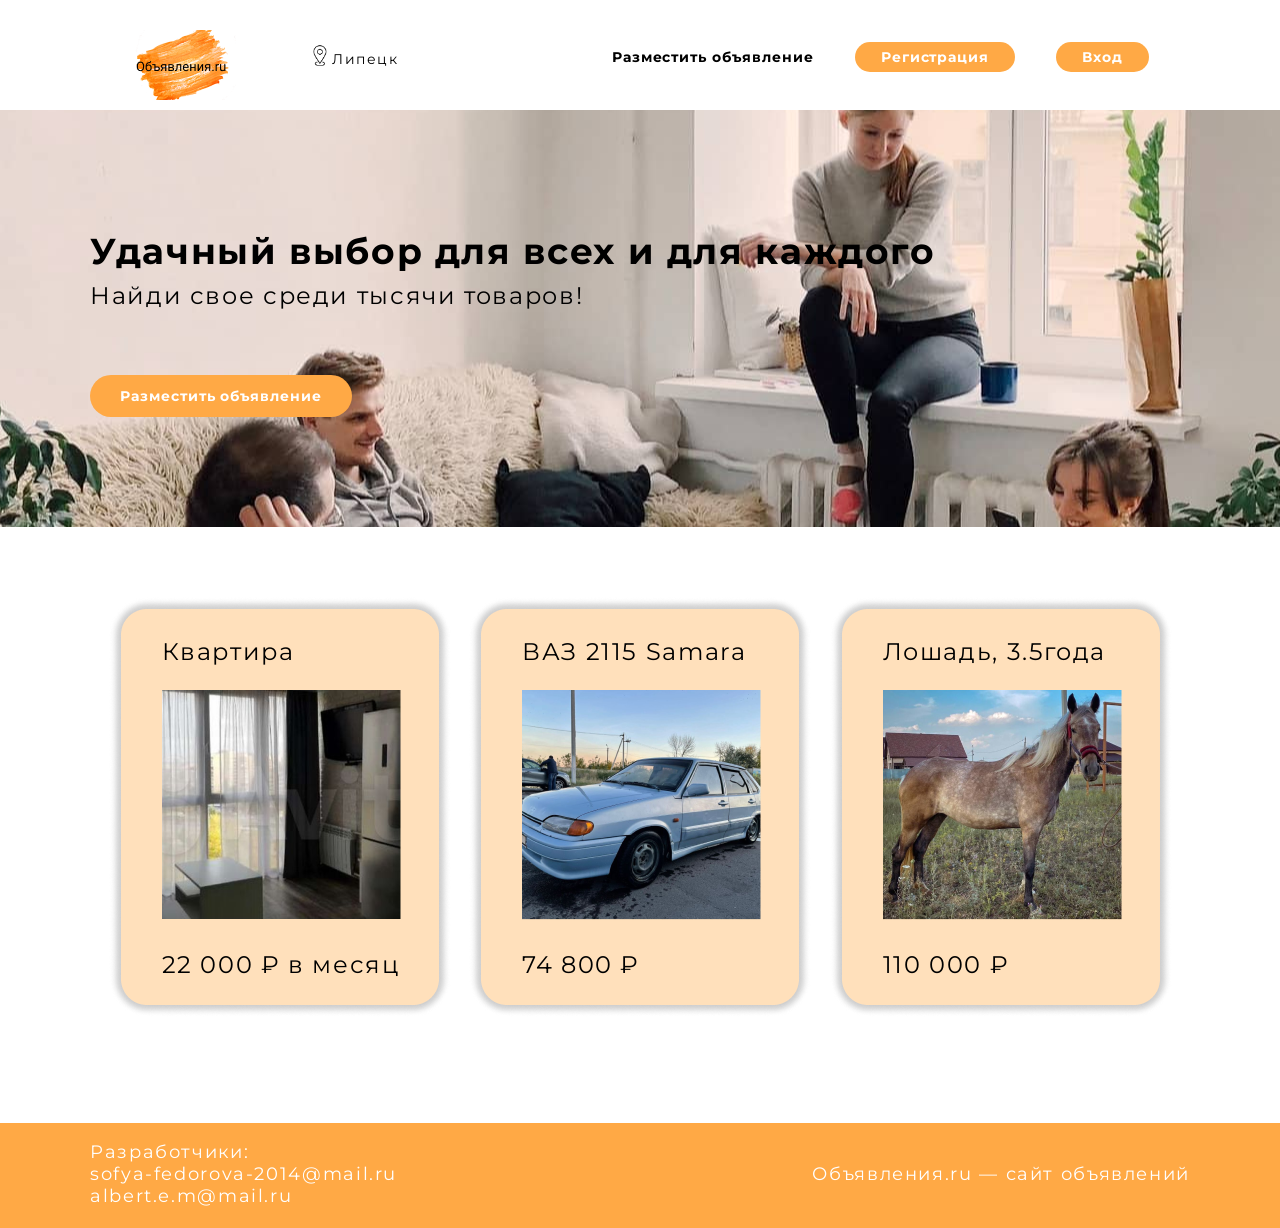
==== index.html @ 14cee9db "Add files via upload" ====
<!DOCTYPE html>
<html lang="en">
<head>
	<meta charset="UTF-8">
	<meta name="viewport" content="width=device-width, initial-scale=1.0">
	<title>Объявления</title>
	<meta name="viewport" content="width=device-width, initial-scale=1, shrink-to-fit=no">
	<link href="https://fonts.googleapis.com/css2?family=Montserrat&display=swap" rel="stylesheet">
	<link href="https://fonts.googleapis.com/css2?family=Montserrat:wght@600&display=swap" rel="stylesheet">
	<link rel="stylesheet" href="css/main.css">

</head>
<body>	
	<header id = "header" class = "header">
		<div class = "container">

			<div class="nav">
				
					<img src="img/logo.png" class = "logo">
					<img src="img/loc.png" class = "loc">
					<p class = "city">Липецк </p>
				
					<ul class = "menu">
						
						<li><a href="index2.html">
								Разместить объявление
							</a>
						</li>		
						<li>
							<a href="#zatemnenie2" class = "colorenter"><button type="button">Регистрация</button></a>
						</li>	
						<li>
							<a href="#zatemnenie" class = "colorenter"><button type="button">Вход</button></a>
						</li>				
					</ul>
				
					<button class="menu-open">
              <img src="img/menu.svg">
          </button>
			 </div>
		</div>		
	</header>

	<section id="about" class="about">
		<div class = "container">		
			<h1>Удачный выбор для всех и для каждого</h1>	
			<p class="p1">Найди свое среди тысячи товаров!</p>
			<a href="index2.html"><button type="button" class = "mainbut">
								Разместить объявление
							</button></a>
		</div>
			
	</section>
	<section>
		<div class = "container">
			<div class = "cards">
				<a href="index1.html">
				<div class ="card">				
					<div class = "inside"> 					
						<p>Квартира</p>
						<img src="img/flat.png" class="img">
						<p>22 000 ₽ в месяц</p>
					</div>	
					<img src="img/card.png" class ="imgcard">
				</div>
			</a>
				<a href="index1.html">
				<div class ="card">				
					<div class = "inside"> 					
						<p>ВАЗ 2115 Samara</p>
						<img src="img/car.png" class="img">
						<p>74 800 ₽</p>
					</div>	
					<img src="img/card.png" class ="imgcard">
				</div>
			</a>
				<a href="index1.html">
				<div class ="card">				
					<div class = "inside"> 					
						<p>Лошадь, 3.5года</p>
						<img src="img/horse.png" class="img">
						<p>110 000 ₽</p>
					</div>	
					<img src="img/card.png" class ="imgcard">
				</div>
			</a>
			</div>		
		</div>	
	</section>

	<footer id = "footer">
		<div class="container">
			<div class ="text">
				<p class="mail">Разработчики:<br>
					sofya-fedorova-2014@mail.ru<br>
					albert.e.m@mail.ru
				</p>
				<p class="mail">
					Объявления.ru — сайт объявлений
				</p>
			</div>
		</div>
	</footer>

	<div id="zatemnenie">
      <div id="okno">
        <p>Вход</p>
        
	        <form> <input type="text" placeholder = "Введите логин"> </form>
	    
	    	<div class = "textbox">
	        	<form> <input type="password" placeholder = "Введите пароль"> </form>
	    	</div>
        	<button type="button" class = "newbut"><a href="#" class="close1">Войти</a></button></div>
      
  </div>
      <div id="zatemnenie2">
      <div id="okno2">
        <p>Регистрация</p>
        
	        <form> <input type="text" placeholder = "Введите имя"> </form>
	    
	    <div class = "textbox">
	        <form> <input type="text" placeholder = "Введите email"> </form>
	    </div>
	    <div class = "textbox">
	        <form> <input type="text" placeholder = "Введите телефон"> </form>
	    </div>
	    <div class = "textbox">
	        <form> <input type="password" placeholder = "Введите пароль"> </form>
	    </div>
	    <div class = "textbox">
	        <form> <input type="password" placeholder = "Повторите пароль"> </form>
	    </div>
	    <div class="yes">
	    	<input type="checkbox"> <p class ="agree">Согласие на обработку данных</p>
		</div>       
        	<button type="button" class = "newbut"><a href="#" class="close">Зарегистрироваться</a></button>
      </div>
    </div>
    </div>
	<script src="https://code.jquery.com/jquery-3.5.1.slim.min.js"></script>
  <script src="js/main.js"></script>
</body>
</html>
---- css/main.css ----
body{
	padding: 0;
	margin: 0;
	font-family: 'Montserrat', sans-serif;
	color: 000;
	font-size: 24px;
	background: white;
	letter-spacing: 0.068em;
}
header{

}
h1,h2,h3,h4,h5,h6{
	font-weight: bold;
	font-size: 36px;
	line-height: 42px;
	padding-top: 50px;
    margin: 0;
    padding-bottom: 10px
}
ul, li {
	display: block;
	padding: 0;
	margin: 0;
}
.container{
	width:  1100px;
	max-width: 100%;
	margin: 0 auto; /*позиционирование по центру*/
}
header a{
	color: black;
}
a {
	color: black;
	text-decoration: none;
}
.menu{
	display: flex;
	padding-left:100px;
}
.menu li a {
	font-weight:bold;
	text-decoration: none;
	font-size: 14px;
	letter-spacing: 0.068em;
}
.menu li{
	margin-right:41px;
	padding-bottom: 10px;
}
.nav{
	display: flex;
	align-items: center;
	padding-bottom: 10px;
	padding-top: 30px;
	justify-content: space-between;	
	justify-content: flex-end;

}
section{
	padding-top: 70px;
	padding-bottom: 100px;
}
.loc{
	width: 24px;
	margin-left: 72px;
    margin-bottom: 18px;
}
.city{
	font-size: 14px;
    margin: 0px;
    padding-right: 113px;
    margin-bottom: 12px;
}
.agree{
	font-size: 14px;
    margin: 0px;
    padding-right: 113px;
    margin-bottom: 12px;
}
button {
	font-family: 'Montserrat', sans-serif;
	font-weight:bold;
	font-size: 14px;
	color: white;	
	padding: 6px 26px 6px 26px;
	background: #FFA945;
	border-radius: 50px;
	cursor: pointer;
	outline: none;
	border: none;
	letter-spacing: 0.068em;
	margin-bottom: 10px;

}
.mainbut{
	margin-top: 50px;
	margin-left: 0px;
	padding: 12px 30px 12px 30px;
}
.about{
	  background-image: url(../img/banner.jpg); 
	  background-position: center
}
.p1{
	height: 42.9px;	
	line-height: 28px;
	margin: 0;
}
.inside{
	position: absolute;
    padding-left: 53px;
    padding-top: 16px;
    font-size: 24px;
}
.cards{
	display: flex;
    align-items: center;
    justify-content: space-evenly;
    flex-wrap: wrap;
}
#footer{
	width: 100%;
	height: 105px;
	background: #FFA945;
	display: block;
}
.text{
	font-size: 18px;
	color: white;
	display: flex;
    font-size: 18px;
    color: white;
    align-items: center;
    justify-content: space-between;
}
.menu-open {
	background: none;
    border: none;
    margin-right: 20px;
    margin-left: 300px;
    display: none;
}

.header .show-menu {
	display: block;
	position: absolute;
    background: rgba(0,0,0,0.4);
    left: 0;
    top: 0;
    width: 50%;
    padding: 32px 20px 10px 28px;
}

.header .show-menu li {
	margin-bottom: 20px;
}
.menu li a:hover {
	border-bottom: 1px solid #fff;
}
button:focus {
	outline: none
}
/*модальное окно*/
#zatemnenie {
    background: rgba(102, 102, 102, 0.5);
    width: 100%;
    position: fixed;
    top: 0;
    left: 0;
    display: none;
    height: 100vh;
}
#zatemnenie2 {
    background: rgba(102, 102, 102, 0.5);
    width: 100%;
    position: fixed;
    top: 0;
    left: 0;
    display: none;
    height: 100vh;
}
#okno {
	position: absolute;
	display: flex;
  	justify-content: center;
  	flex-direction: column;
	align-items: center;
    position: absolute;
	width: 565px;
	height: 350px;
	left: 32%;
    top: 25%;
	background: #FFFFFF;
	border: 2px solid #000000;
	box-sizing: border-box;
	border-radius: 25px;
}
#okno2 {
	display: flex;
  	justify-content: center;
  	flex-direction: column;
	align-items: center;
    position: absolute;
	width: 565px;
	height: 620px;
	left: 30%;
    top: 3%;
	background: #FFFFFF;
	border: 2px solid #000000;
	box-sizing: border-box;
	border-radius: 25px;
}

.modalreg{
	margin-left: 188px;
}
#zatemnenie:target {display: block;}
#zatemnenie2:target {display: block;}
.close {
    display: inline-block;
    text-decoration: none;
    cursor:pointer;	
	font-size: 18px;
    color: white;

}
.close1 {
    display: inline-block;
    text-decoration: none;
    cursor:pointer;	
	font-size: 18px;
    color: white;
    display: inline-block;
}
.newbut{
	margin-left: 0px;
	margin-top: 50px;
	padding: 12px 30px 12px 30px;
}
button:hover{background: #FF5045;}

.colorenter{
	color: white;
	text-decoration: none;
}
input[type="text"] {
	width: 336px;
    height: 30px;
    font-size: 24px;
	border-radius: 4px;
	padding: 5px;
	border: 1px solid #c3c3c3;
}
input[type="password"] {
	width: 336px;
    height: 30px;
    font-size: 24px;  
	border-radius: 4px;
	padding: 5px;
	border: 1px solid #c3c3c3;
}
.textbox{
	margin-top: 30px;
}
.yes{
    display: flex;
    margin-top: 50px;
    margin-left: 50px;
}

/*Тут про адаптацию*/

@media screen and (max-width: 1200px) {
		.container {
		width: 1000px;
	}
}

@media screen and (max-width: 1199px) {
	#okno2{
		left: 20%;
	}

}
@media screen and (max-width: 991px) {
	.container{
		width: 870px;
	}	
	#okno{
		left: 20%;
	}
	.loc{
		margin-left: 10px;
	}
	.city{
		padding-right: 10px;
	}
	.menu{
		padding-left: 50px;
	}

}
@media screen and (max-width: 870px) {
	.container{
		width: 90%;
	}
	.menu{
		padding-right: 0px;
	}
	button{
		margin-left: 10px;
	}

}

@media screen and (max-width: 802px) {
	.menu{
		padding-left: 10px;
	}
	#okno2{
		zoom: 0.8;
	}
	.loc, .city{
		display: none;
	}

}
@media screen and (max-width: 736px) {
	.cards{
		flex-direction: column;
	    flex-wrap: nowrap;
	}
	.city{
		display: none;
	}
	.loc{
		display: none;
	}
	.mail{
		font-size: 12px;
	}
	#footer{
		height: 90px;
	}
	#okno{
		zoom: 0.8;
	}
	.menu{
		display: none;
	}
.menu, .logo{
		display: none;
	}
	.menu-open {
	    display: block;
	}
}

@media screen and (max-width: 600px) {
	
	#okno2{
		left: 15%;
    	top: 10%;
    	zoom: 0.6;
	}
	#okno{
		left: 10%;
		zoom: 0.6;
		width: 530px;
	}
	
}

@media screen and (max-width: 375px) {
	#okno2{
		left: 12%;
    	width: 469px;
	}
	#okno{
		width: 470px;
	}
	.card{
		zoom: 0.8;
	}
}
@media screen and (max-width: 320px) {
	.mail{
		font-size: 10px;
	}
	#okno2{
		zoom: 0.5;
	}
	#okno{
		zoom: 0.5;
	}
}
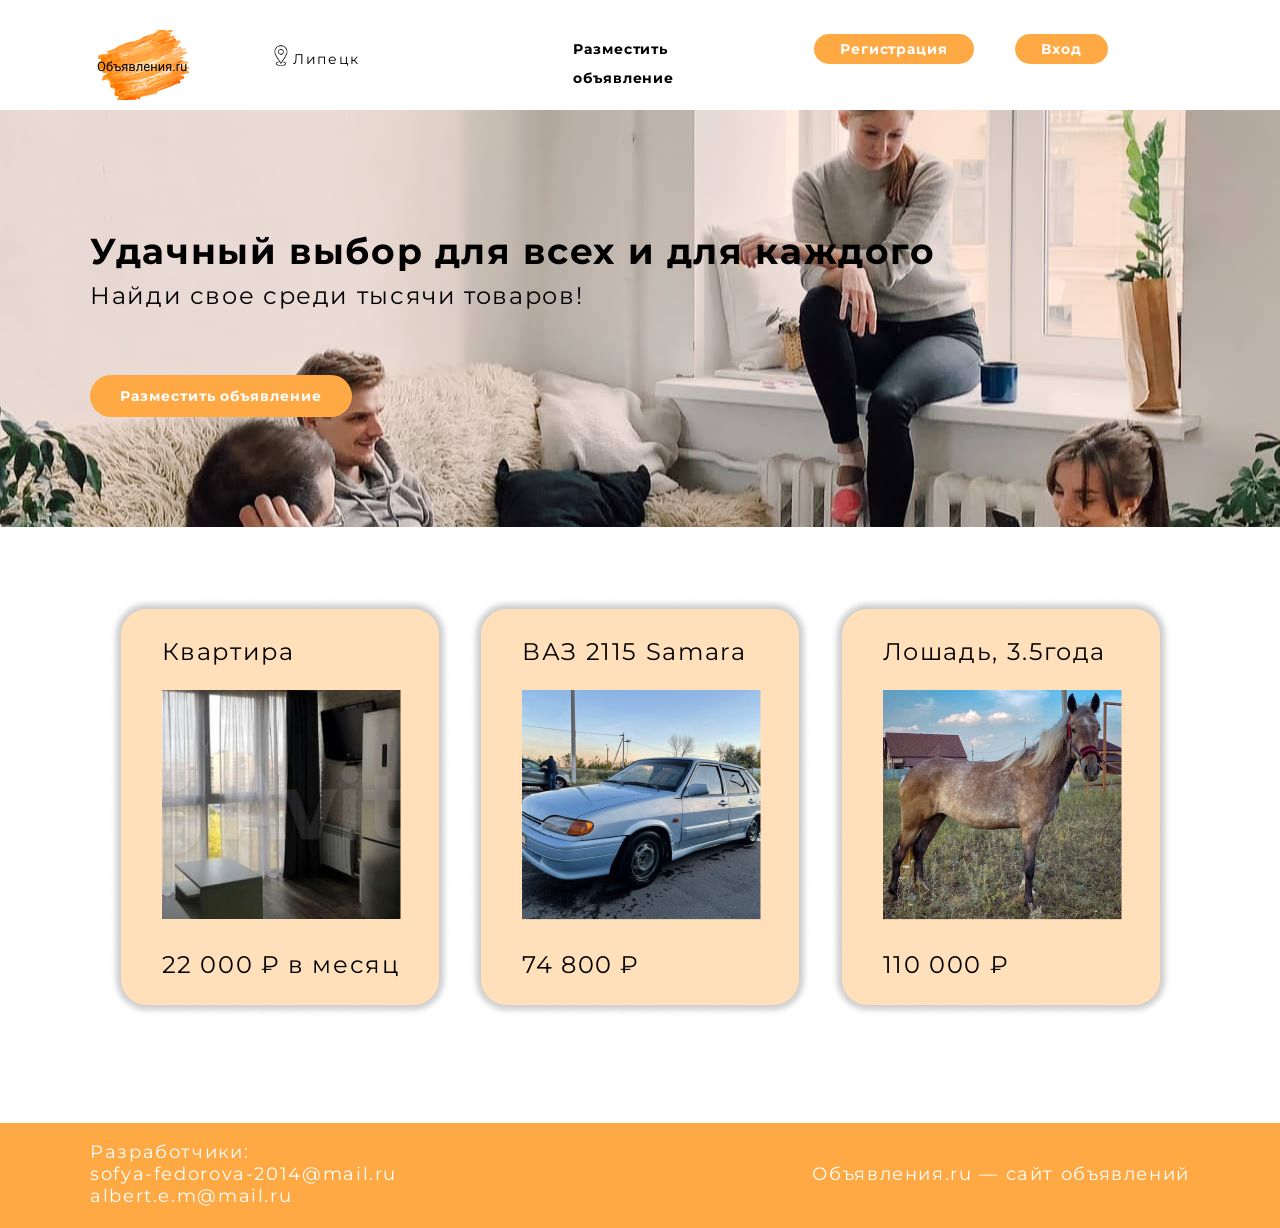
==== commit ec7dc1bf: "Add files via upload" ====
--- a/index.html
+++ b/index.html
@@ -27,11 +27,15 @@
 							</a>
 						</li>		
 						<li>
-							<a href="#zatemnenie2" class = "colorenter"><button type="button">Регистрация</button></a>
+							<button type="button" id = "Button_Reg">Регистрация</button>
 						</li>	
 						<li>
-							<a href="#zatemnenie" class = "colorenter"><button type="button">Вход</button></a>
-						</li>				
+							<button type="button" id = "Button_Enter">Вход</button>
+						</li>		
+
+						<li>
+							<button type="button" id = "Button_Exit" style="display:none">Выход</button>
+						</li>		
 					</ul>
 				
 					<button class="menu-open">
@@ -101,43 +105,42 @@
 			</div>
 		</div>
 	</footer>
-
-	<div id="zatemnenie">
-      <div id="okno">
+<div id="zatemnenie" style="display:none"></div>
+      <div id="okno" style="display:none">
         <p>Вход</p>
-        
-	        <form> <input type="text" placeholder = "Введите логин"> </form>
+        	<img src="img/cross.png" class = "cross">
+	        <form> <input type="text" class = "name" placeholder = "Введите логин"> </form>
 	    
 	    	<div class = "textbox">
-	        	<form> <input type="password" placeholder = "Введите пароль"> </form>
+	        	<form> <input type="password"  class = "pword" placeholder = "Введите пароль"> </form>
 	    	</div>
-        	<button type="button" class = "newbut"><a href="#" class="close1">Войти</a></button></div>
-      
-  </div>
-      <div id="zatemnenie2">
-      <div id="okno2">
+        	<button type="button" id = "logIN" class = "newbut">Войти</button>
+        	 </div>
+        
+      <div id="okno2" style="display:none">
         <p>Регистрация</p>
-        
-	        <form> <input type="text" placeholder = "Введите имя"> </form>
+        <img src="img/cross.png" class = "cross1">
+	        <form> <input type="text" class="new_name" placeholder = "Введите имя"> </form>
 	    
 	    <div class = "textbox">
-	        <form> <input type="text" placeholder = "Введите email"> </form>
+	        <form> <input type="text" class="new_email" placeholder = "Введите email"> </form>
 	    </div>
 	    <div class = "textbox">
-	        <form> <input type="text" placeholder = "Введите телефон"> </form>
+	        <form> <input type="text" class="new_phone" placeholder = "Введите телефон"> </form>
 	    </div>
 	    <div class = "textbox">
-	        <form> <input type="password" placeholder = "Введите пароль"> </form>
+	        <form> <input type="password" class="new_password" placeholder = "Введите пароль"> </form>
 	    </div>
 	    <div class = "textbox">
-	        <form> <input type="password" placeholder = "Повторите пароль"> </form>
+	        <form> <input type="password" class="new_password_again" 
+	        	placeholder = "Повторите пароль"> </form>
 	    </div>
 	    <div class="yes">
-	    	<input type="checkbox"> <p class ="agree">Согласие на обработку данных</p>
+	    	<input type="checkbox" class="check_box"> <p class ="agree">Согласие на обработку данных</p>
 		</div>       
-        	<button type="button" class = "newbut"><a href="#" class="close">Зарегистрироваться</a></button>
+        	<button  type="button" id = "Register" class = "newbut" >Зарегистрироваться</button>
       </div>
-    </div>
+    
     </div>
 	<script src="https://code.jquery.com/jquery-3.5.1.slim.min.js"></script>
   <script src="js/main.js"></script>
--- a/css/main.css
+++ b/css/main.css
@@ -7,9 +7,6 @@
 	background: white;
 	letter-spacing: 0.068em;
 }
-header{
-
-}
 h1,h2,h3,h4,h5,h6{
 	font-weight: bold;
 	font-size: 36px;
@@ -32,6 +29,7 @@
 	color: black;
 }
 a {
+	-webkit-tap-highlight-color: rgba(0, 0, 0, 0);
 	color: black;
 	text-decoration: none;
 }
@@ -92,7 +90,7 @@
 	border: none;
 	letter-spacing: 0.068em;
 	margin-bottom: 10px;
-
+	-webkit-tap-highlight-color: rgba(0, 0, 0, 0);
 }
 .mainbut{
 	margin-top: 50px;
@@ -160,29 +158,33 @@
 	border-bottom: 1px solid #fff;
 }
 button:focus {
-	outline: none
+	outline: none;
+	background: #E4483E;
+	box-shadow: inset 0px 4px 4px rgba(0, 0, 0, 0.25);
 }
 /*модальное окно*/
+.cross{
+	position: absolute;
+    left: 88%;
+    top: 9%;
+    cursor: pointer;
+}
+.cross1{
+	position: absolute;
+    left: 88%;
+    top: 5%;
+    cursor: pointer;
+}
 #zatemnenie {
+	position: absolute;
     background: rgba(102, 102, 102, 0.5);
     width: 100%;
     position: fixed;
     top: 0;
     left: 0;
-    display: none;
     height: 100vh;
 }
-#zatemnenie2 {
-    background: rgba(102, 102, 102, 0.5);
-    width: 100%;
-    position: fixed;
-    top: 0;
-    left: 0;
-    display: none;
-    height: 100vh;
-}
-#okno {
-	position: absolute;
+#okno {	
 	display: flex;
   	justify-content: center;
   	flex-direction: column;
@@ -239,8 +241,7 @@
 	margin-top: 50px;
 	padding: 12px 30px 12px 30px;
 }
-button:hover{background: #FF5045;}
-
+button:hover {background: #FF5045;}
 .colorenter{
 	color: white;
 	text-decoration: none;
@@ -261,6 +262,9 @@
 	padding: 5px;
 	border: 1px solid #c3c3c3;
 }
+input:focus {
+  border-color: red;
+}
 .textbox{
 	margin-top: 30px;
 }
@@ -268,6 +272,10 @@
     display: flex;
     margin-top: 50px;
     margin-left: 50px;
+}
+
+.hidden-class {
+	overflow: hidden;
 }
 
 /*Тут про адаптацию*/
